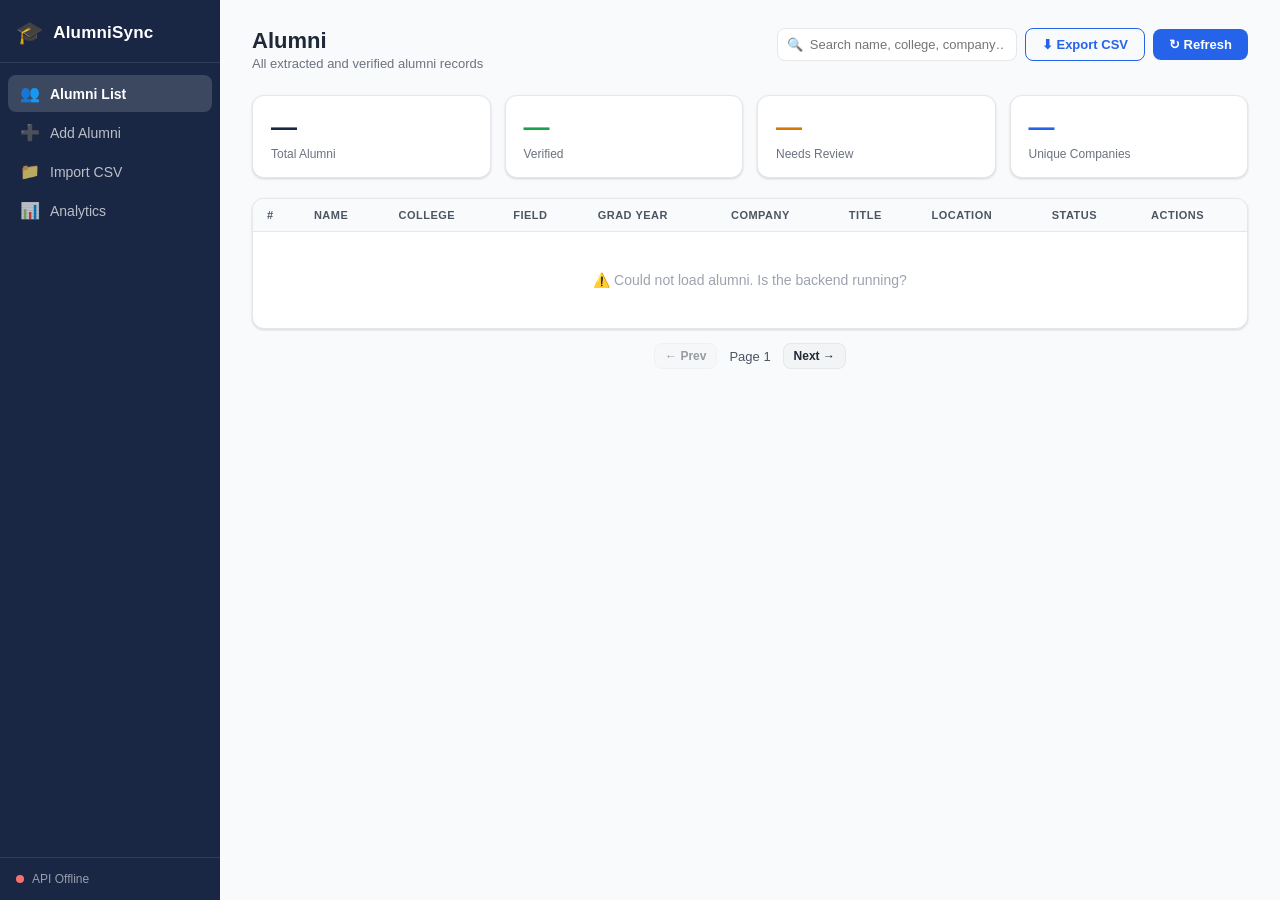
==== dashboard/index.html @ 59a77240 "Initial commit: AlumniSync project scaffold. Includes FastAPI backend, dashboard, browser extension," ====
<!DOCTYPE html>
<html lang="en">
<head>
  <meta charset="UTF-8" />
  <meta name="viewport" content="width=device-width, initial-scale=1.0" />
  <title>AlumniSync — Dashboard</title>
  <link rel="stylesheet" href="style.css" />
</head>
<body>

  <!-- ====================================================================
       SIDEBAR
  ===================================================================== -->
  <aside class="sidebar">
    <div class="sidebar-logo">
      <span class="logo-icon">🎓</span>
      <span class="logo-text">AlumniSync</span>
    </div>
    <nav class="sidebar-nav">
      <a href="#" class="nav-item active" data-section="alumni">
        <span class="nav-icon">👥</span> Alumni List
      </a>
      <a href="#" class="nav-item" data-section="add">
        <span class="nav-icon">➕</span> Add Alumni
      </a>
      <a href="#" class="nav-item" data-section="import">
        <span class="nav-icon">📁</span> Import CSV
      </a>
      <a href="#" class="nav-item" data-section="analytics">
        <span class="nav-icon">📊</span> Analytics
      </a>
    </nav>
    <div class="sidebar-footer">
      <div id="api-dot" class="api-dot dot-checking"></div>
      <span id="api-label">Connecting…</span>
    </div>
  </aside>

  <!-- ====================================================================
       MAIN CONTENT
  ===================================================================== -->
  <main class="main">

    <!-- ----------------------------------------------------------------
         SECTION: Alumni List
    ----------------------------------------------------------------- -->
    <section id="section-alumni" class="section active">
      <div class="section-header">
        <div>
          <h1 class="section-title">Alumni</h1>
          <p class="section-sub">All extracted and verified alumni records</p>
        </div>
        <div class="header-actions">
          <div class="search-wrap">
            <span class="search-icon">🔍</span>
            <input type="text" id="search-input" placeholder="Search name, college, company…" />
          </div>
          <button class="btn btn-outline" id="btn-export">⬇ Export CSV</button>
          <button class="btn btn-primary" id="btn-refresh">↻ Refresh</button>
        </div>
      </div>

      <!-- Stats row -->
      <div class="stats-row" id="stats-row">
        <div class="stat-card">
          <span class="stat-num" id="stat-total">—</span>
          <span class="stat-label">Total Alumni</span>
        </div>
        <div class="stat-card stat-green">
          <span class="stat-num" id="stat-verified">—</span>
          <span class="stat-label">Verified</span>
        </div>
        <div class="stat-card stat-amber">
          <span class="stat-num" id="stat-review">—</span>
          <span class="stat-label">Needs Review</span>
        </div>
        <div class="stat-card stat-blue">
          <span class="stat-num" id="stat-companies">—</span>
          <span class="stat-label">Unique Companies</span>
        </div>
      </div>

      <!-- Table -->
      <div class="table-wrap">
        <table class="alumni-table" id="alumni-table">
          <thead>
            <tr>
              <th>#</th>
              <th>Name</th>
              <th>College</th>
              <th>Field</th>
              <th>Grad Year</th>
              <th>Company</th>
              <th>Title</th>
              <th>Location</th>
              <th>Status</th>
              <th>Actions</th>
            </tr>
          </thead>
          <tbody id="alumni-tbody">
            <tr><td colspan="10" class="empty-msg">Loading…</td></tr>
          </tbody>
        </table>
      </div>

      <!-- Pagination -->
      <div class="pagination" id="pagination">
        <button class="btn btn-sm btn-secondary" id="btn-prev" disabled>← Prev</button>
        <span id="page-info">Page 1</span>
        <button class="btn btn-sm btn-secondary" id="btn-next">Next →</button>
      </div>
    </section>

    <!-- ----------------------------------------------------------------
         SECTION: Add Alumni
    ----------------------------------------------------------------- -->
    <section id="section-add" class="section">
      <div class="section-header">
        <div>
          <h1 class="section-title">Add Alumni</h1>
          <p class="section-sub">Manually enter an alumni record</p>
        </div>
      </div>

      <div class="form-card">
        <form id="add-form">
          <div class="form-grid">

            <div class="form-group full">
              <label>Full Name *</label>
              <input type="text" name="full_name" required placeholder="Rahul Patil" />
            </div>

            <div class="form-group">
              <label>College</label>
              <input type="text" name="college" placeholder="VIT Pune" />
            </div>

            <div class="form-group">
              <label>Field of Study</label>
              <input type="text" name="field_of_study" placeholder="Computer Engineering" />
            </div>

            <div class="form-group">
              <label>Degree</label>
              <input type="text" name="degree" placeholder="B.Tech" />
            </div>

            <div class="form-group">
              <label>Start Year</label>
              <input type="number" name="start_year" placeholder="2021" min="1950" max="2100" />
            </div>

            <div class="form-group">
              <label>Graduation Year</label>
              <input type="number" name="end_year" placeholder="2025" min="1950" max="2100" />
            </div>

            <div class="form-group">
              <label>Current Company</label>
              <input type="text" name="current_company" placeholder="Google" />
            </div>

            <div class="form-group">
              <label>Current Title</label>
              <input type="text" name="current_title" placeholder="Software Engineer" />
            </div>

            <div class="form-group">
              <label>Industry</label>
              <input type="text" name="current_industry" placeholder="Technology" />
            </div>

            <div class="form-group">
              <label>Location</label>
              <input type="text" name="location" placeholder="Bangalore" />
            </div>

            <div class="form-group full">
              <label>LinkedIn Profile URL</label>
              <input type="url" name="profile_url" placeholder="https://linkedin.com/in/username" />
            </div>

            <div class="form-group">
              <label class="checkbox-label">
                <input type="checkbox" name="currently_studying" />
                Currently Studying
              </label>
            </div>

          </div>

          <div id="add-result" class="alert hidden"></div>

          <div class="form-actions">
            <button type="reset" class="btn btn-secondary">Clear</button>
            <button type="submit" class="btn btn-primary">Save Alumni</button>
          </div>
        </form>
      </div>
    </section>

    <!-- ----------------------------------------------------------------
         SECTION: Import CSV
    ----------------------------------------------------------------- -->
    <section id="section-import" class="section">
      <div class="section-header">
        <div>
          <h1 class="section-title">Import CSV</h1>
          <p class="section-sub">Bulk import alumni from a CSV file</p>
        </div>
      </div>

      <div class="form-card">
        <div class="upload-zone" id="upload-zone">
          <div class="upload-icon">📂</div>
          <p class="upload-title">Drop your CSV file here</p>
          <p class="upload-sub">or click to browse</p>
          <input type="file" id="csv-file-input" accept=".csv" />
        </div>

        <div class="csv-info" id="csv-info"></div>

        <div class="csv-template">
          <p class="template-title">📋 Expected CSV columns:</p>
          <code>full_name, college, field_of_study, degree, start_year, end_year, current_company, current_title, location, profile_url, currently_studying</code>
          <a href="#" id="btn-download-template" class="template-link">Download Template</a>
        </div>

        <div id="import-result" class="hidden">
          <div class="import-summary" id="import-summary"></div>
          <div class="import-details" id="import-details"></div>
        </div>

        <div class="form-actions">
          <button class="btn btn-primary" id="btn-import" disabled>⬆ Upload & Import</button>
        </div>
      </div>
    </section>

    <!-- ----------------------------------------------------------------
         SECTION: Analytics
    ----------------------------------------------------------------- -->
    <section id="section-analytics" class="section">
      <div class="section-header">
        <div>
          <h1 class="section-title">Analytics</h1>
          <p class="section-sub">Overview of the alumni database</p>
        </div>
        <button class="btn btn-secondary" id="btn-analytics-refresh">↻ Refresh</button>
      </div>

      <div class="analytics-grid" id="analytics-grid">
        <div class="chart-card">
          <h3>Top Colleges</h3>
          <div id="chart-colleges" class="bar-chart"></div>
        </div>
        <div class="chart-card">
          <h3>Top Companies</h3>
          <div id="chart-companies" class="bar-chart"></div>
        </div>
        <div class="chart-card">
          <h3>Graduation Years</h3>
          <div id="chart-years" class="bar-chart"></div>
        </div>
        <div class="chart-card">
          <h3>Top Locations</h3>
          <div id="chart-locations" class="bar-chart"></div>
        </div>
      </div>
    </section>

  </main>

  <!-- ====================================================================
       DELETE CONFIRM MODAL
  ===================================================================== -->
  <div id="modal-overlay" class="modal-overlay hidden">
    <div class="modal">
      <h3>Delete Alumni</h3>
      <p id="modal-msg">Are you sure?</p>
      <div class="modal-actions">
        <button class="btn btn-secondary" id="modal-cancel">Cancel</button>
        <button class="btn btn-danger" id="modal-confirm">Delete</button>
      </div>
    </div>
  </div>

  <script src="app.js"></script>
</body>
</html>
---- dashboard/style.css ----
/* =========================================================================
   AlumniSync Dashboard — Styles
   ========================================================================= */

*, *::before, *::after { box-sizing: border-box; margin: 0; padding: 0; }

:root {
  --navy:    #1a2744;
  --navy-dk: #111b33;
  --blue:    #2563eb;
  --blue-lt: #eff6ff;
  --blue-dk: #1d4ed8;
  --green:   #16a34a;
  --green-lt:#f0fdf4;
  --amber:   #d97706;
  --amber-lt:#fffbeb;
  --red:     #dc2626;
  --red-lt:  #fef2f2;
  --gray-50: #f9fafb;
  --gray-100:#f3f4f6;
  --gray-200:#e5e7eb;
  --gray-300:#d1d5db;
  --gray-400:#9ca3af;
  --gray-500:#6b7280;
  --gray-600:#4b5563;
  --gray-700:#374151;
  --gray-800:#1f2937;
  --white:   #ffffff;
  --radius:  8px;
  --radius-lg:12px;
  --shadow:  0 1px 3px rgba(0,0,0,.1), 0 1px 2px rgba(0,0,0,.06);
  --shadow-md: 0 4px 6px rgba(0,0,0,.07), 0 2px 4px rgba(0,0,0,.05);
  --sidebar-w: 220px;
  --header-h: 64px;
}

body {
  font-family: -apple-system, BlinkMacSystemFont, "Segoe UI", Roboto, sans-serif;
  font-size: 14px;
  color: var(--gray-800);
  background: var(--gray-50);
  display: flex;
  min-height: 100vh;
}

/* ==========================================================================
   SIDEBAR
   ========================================================================== */

.sidebar {
  width: var(--sidebar-w);
  min-height: 100vh;
  background: var(--navy);
  color: var(--white);
  display: flex;
  flex-direction: column;
  flex-shrink: 0;
  position: fixed;
  top: 0; left: 0;
  z-index: 100;
}

.sidebar-logo {
  display: flex;
  align-items: center;
  gap: 10px;
  padding: 20px 16px 16px;
  font-weight: 800;
  font-size: 17px;
  letter-spacing: .2px;
  border-bottom: 1px solid rgba(255,255,255,.1);
}

.logo-icon { font-size: 22px; }

.sidebar-nav {
  display: flex;
  flex-direction: column;
  padding: 12px 8px;
  gap: 2px;
  flex: 1;
}

.nav-item {
  display: flex;
  align-items: center;
  gap: 10px;
  padding: 9px 12px;
  border-radius: var(--radius);
  color: rgba(255,255,255,.7);
  text-decoration: none;
  font-size: 14px;
  font-weight: 500;
  transition: background .15s, color .15s;
  cursor: pointer;
}

.nav-item:hover { background: rgba(255,255,255,.08); color: var(--white); }
.nav-item.active { background: rgba(255,255,255,.15); color: var(--white); font-weight: 600; }

.nav-icon { font-size: 16px; }

.sidebar-footer {
  display: flex;
  align-items: center;
  gap: 8px;
  padding: 14px 16px;
  border-top: 1px solid rgba(255,255,255,.1);
  font-size: 12px;
  color: rgba(255,255,255,.55);
}

/* API status dot */
.api-dot {
  width: 8px; height: 8px;
  border-radius: 50%;
  flex-shrink: 0;
}
.dot-checking { background: var(--gray-400); }
.dot-online   { background: #4ade80; }
.dot-offline  { background: #f87171; }

/* ==========================================================================
   MAIN
   ========================================================================== */

.main {
  margin-left: var(--sidebar-w);
  flex: 1;
  padding: 28px 32px;
  max-width: 1200px;
}

.section { display: none; }
.section.active { display: block; }

/* ==========================================================================
   SECTION HEADER
   ========================================================================== */

.section-header {
  display: flex;
  align-items: flex-start;
  justify-content: space-between;
  flex-wrap: wrap;
  gap: 16px;
  margin-bottom: 24px;
}

.section-title { font-size: 22px; font-weight: 800; color: var(--gray-800); }
.section-sub   { font-size: 13px; color: var(--gray-500); margin-top: 2px; }

.header-actions {
  display: flex;
  align-items: center;
  gap: 8px;
  flex-wrap: wrap;
}

/* Search */
.search-wrap {
  position: relative;
  display: flex;
  align-items: center;
}

.search-icon {
  position: absolute;
  left: 10px;
  font-size: 13px;
  pointer-events: none;
}

.search-wrap input {
  padding: 8px 12px 8px 32px;
  border: 1px solid var(--gray-200);
  border-radius: var(--radius);
  font-size: 13px;
  width: 240px;
  background: var(--white);
  outline: none;
  transition: border-color .15s, box-shadow .15s;
}

.search-wrap input:focus {
  border-color: var(--blue);
  box-shadow: 0 0 0 3px rgba(37,99,235,.1);
}

/* ==========================================================================
   STATS ROW
   ========================================================================== */

.stats-row {
  display: grid;
  grid-template-columns: repeat(4, 1fr);
  gap: 14px;
  margin-bottom: 20px;
}

.stat-card {
  background: var(--white);
  border: 1px solid var(--gray-200);
  border-radius: var(--radius-lg);
  padding: 16px 18px;
  display: flex;
  flex-direction: column;
  gap: 4px;
  box-shadow: var(--shadow);
}

.stat-num   { font-size: 26px; font-weight: 800; color: var(--navy); }
.stat-label { font-size: 12px; color: var(--gray-500); font-weight: 500; }

.stat-green .stat-num { color: var(--green); }
.stat-amber .stat-num { color: var(--amber); }
.stat-blue  .stat-num { color: var(--blue);  }

/* ==========================================================================
   TABLE
   ========================================================================== */

.table-wrap {
  background: var(--white);
  border: 1px solid var(--gray-200);
  border-radius: var(--radius-lg);
  box-shadow: var(--shadow);
  overflow: auto;
}

.alumni-table {
  width: 100%;
  border-collapse: collapse;
  font-size: 13px;
}

.alumni-table th {
  background: var(--gray-50);
  color: var(--gray-600);
  font-size: 11px;
  font-weight: 700;
  text-transform: uppercase;
  letter-spacing: .5px;
  padding: 10px 14px;
  text-align: left;
  border-bottom: 1px solid var(--gray-200);
  white-space: nowrap;
}

.alumni-table td {
  padding: 11px 14px;
  border-bottom: 1px solid var(--gray-100);
  vertical-align: middle;
  max-width: 180px;
  overflow: hidden;
  text-overflow: ellipsis;
  white-space: nowrap;
}

.alumni-table tr:last-child td { border-bottom: none; }
.alumni-table tbody tr:hover { background: var(--gray-50); }

.empty-msg {
  text-align: center;
  color: var(--gray-400);
  padding: 40px !important;
  font-size: 14px;
}

/* Name link */
.alumni-name { font-weight: 600; color: var(--gray-800); text-decoration: none; }
.alumni-name:hover { color: var(--blue); text-decoration: underline; }

/* Status badge */
.badge {
  display: inline-block;
  padding: 2px 8px;
  border-radius: 12px;
  font-size: 11px;
  font-weight: 600;
  white-space: nowrap;
}

.badge-verified    { background: var(--green-lt); color: var(--green); }
.badge-review      { background: var(--amber-lt); color: var(--amber); }
.badge-pending     { background: var(--blue-lt);  color: var(--blue);  }
.badge-default     { background: var(--gray-100); color: var(--gray-600); }

/* Action buttons in table */
.action-btn {
  background: none;
  border: none;
  cursor: pointer;
  padding: 4px 6px;
  border-radius: 4px;
  font-size: 14px;
  line-height: 1;
  transition: background .12s;
}
.action-btn:hover { background: var(--gray-100); }

/* Pagination */
.pagination {
  display: flex;
  align-items: center;
  justify-content: center;
  gap: 12px;
  padding: 14px 0 0;
  font-size: 13px;
  color: var(--gray-600);
}

/* ==========================================================================
   BUTTONS
   ========================================================================== */

.btn {
  display: inline-flex;
  align-items: center;
  gap: 6px;
  padding: 8px 16px;
  border-radius: var(--radius);
  font-size: 13px;
  font-weight: 600;
  cursor: pointer;
  border: none;
  text-decoration: none;
  transition: background .15s, opacity .15s, border-color .15s;
  white-space: nowrap;
}

.btn:disabled { opacity: .45; cursor: not-allowed; }

.btn-primary   { background: var(--blue);       color: var(--white); }
.btn-primary:hover:not(:disabled)   { background: var(--blue-dk); }

.btn-secondary { background: var(--gray-100); color: var(--gray-800); border: 1px solid var(--gray-200); }
.btn-secondary:hover:not(:disabled) { background: var(--gray-200); }

.btn-outline   { background: transparent; color: var(--blue); border: 1px solid var(--blue); }
.btn-outline:hover:not(:disabled)   { background: var(--blue-lt); }

.btn-danger    { background: var(--red); color: var(--white); }
.btn-danger:hover:not(:disabled)    { background: #b91c1c; }

.btn-sm { padding: 5px 10px; font-size: 12px; }

/* ==========================================================================
   FORM CARD
   ========================================================================== */

.form-card {
  background: var(--white);
  border: 1px solid var(--gray-200);
  border-radius: var(--radius-lg);
  padding: 24px;
  box-shadow: var(--shadow);
  max-width: 760px;
}

.form-grid {
  display: grid;
  grid-template-columns: 1fr 1fr;
  gap: 16px;
  margin-bottom: 20px;
}

.form-group { display: flex; flex-direction: column; gap: 5px; }
.form-group.full { grid-column: 1 / -1; }

.form-group label {
  font-size: 12px;
  font-weight: 600;
  color: var(--gray-600);
  text-transform: uppercase;
  letter-spacing: .4px;
}

.form-group input,
.form-group select,
.form-group textarea {
  padding: 8px 10px;
  border: 1px solid var(--gray-300);
  border-radius: var(--radius);
  font-size: 13px;
  outline: none;
  transition: border-color .15s, box-shadow .15s;
  background: var(--white);
}

.form-group input:focus,
.form-group select:focus {
  border-color: var(--blue);
  box-shadow: 0 0 0 3px rgba(37,99,235,.1);
}

.checkbox-label {
  display: flex !important;
  flex-direction: row !important;
  align-items: center;
  gap: 8px;
  cursor: pointer;
  font-size: 13px !important;
  text-transform: none !important;
  letter-spacing: 0 !important;
  font-weight: 500 !important;
}

.form-actions {
  display: flex;
  justify-content: flex-end;
  gap: 10px;
  margin-top: 4px;
}

/* ==========================================================================
   ALERTS
   ========================================================================== */

.alert {
  padding: 12px 14px;
  border-radius: var(--radius);
  font-size: 13px;
  margin-bottom: 16px;
  border-left: 4px solid;
}

.alert-success { background: var(--green-lt); color: var(--green); border-color: var(--green); }
.alert-error   { background: var(--red-lt);   color: var(--red);   border-color: var(--red);  }
.alert-warning { background: var(--amber-lt); color: var(--amber); border-color: var(--amber); }
.alert-info    { background: var(--blue-lt);  color: var(--blue);  border-color: var(--blue); }

/* ==========================================================================
   CSV UPLOAD ZONE
   ========================================================================== */

.upload-zone {
  border: 2px dashed var(--gray-300);
  border-radius: var(--radius-lg);
  padding: 40px 20px;
  text-align: center;
  cursor: pointer;
  transition: border-color .2s, background .2s;
  margin-bottom: 20px;
  position: relative;
}

.upload-zone:hover, .upload-zone.dragover {
  border-color: var(--blue);
  background: var(--blue-lt);
}

.upload-zone input[type="file"] {
  position: absolute; inset: 0;
  opacity: 0; cursor: pointer;
  width: 100%; height: 100%;
}

.upload-icon  { font-size: 40px; margin-bottom: 8px; }
.upload-title { font-weight: 700; font-size: 15px; margin-bottom: 4px; }
.upload-sub   { color: var(--gray-500); font-size: 13px; }

.csv-info {
  font-size: 13px;
  color: var(--gray-600);
  margin-bottom: 12px;
  min-height: 20px;
}

.csv-template {
  background: var(--gray-50);
  border: 1px solid var(--gray-200);
  border-radius: var(--radius);
  padding: 12px 14px;
  margin-bottom: 20px;
}

.template-title {
  font-size: 12px;
  font-weight: 600;
  color: var(--gray-600);
  margin-bottom: 6px;
}

.csv-template code {
  display: block;
  font-size: 11px;
  color: var(--gray-500);
  word-break: break-all;
  margin-bottom: 6px;
  font-family: "Consolas", "Courier New", monospace;
}

.template-link {
  font-size: 12px;
  color: var(--blue);
  text-decoration: none;
}

.template-link:hover { text-decoration: underline; }

/* Import result */
.import-summary {
  display: grid;
  grid-template-columns: repeat(5, 1fr);
  gap: 10px;
  margin-bottom: 14px;
}

.summary-item {
  background: var(--white);
  border: 1px solid var(--gray-200);
  border-radius: var(--radius);
  padding: 10px 12px;
  text-align: center;
}

.summary-num   { font-size: 22px; font-weight: 800; }
.summary-label { font-size: 11px; color: var(--gray-500); margin-top: 2px; }

/* ==========================================================================
   ANALYTICS
   ========================================================================== */

.analytics-grid {
  display: grid;
  grid-template-columns: 1fr 1fr;
  gap: 20px;
}

.chart-card {
  background: var(--white);
  border: 1px solid var(--gray-200);
  border-radius: var(--radius-lg);
  padding: 20px 22px;
  box-shadow: var(--shadow);
}

.chart-card h3 {
  font-size: 14px;
  font-weight: 700;
  color: var(--gray-700);
  margin-bottom: 16px;
}

.bar-chart { display: flex; flex-direction: column; gap: 10px; }

.bar-row {
  display: flex;
  align-items: center;
  gap: 10px;
  font-size: 12px;
}

.bar-label {
  width: 130px;
  flex-shrink: 0;
  white-space: nowrap;
  overflow: hidden;
  text-overflow: ellipsis;
  color: var(--gray-700);
}

.bar-track {
  flex: 1;
  height: 8px;
  background: var(--gray-100);
  border-radius: 4px;
  overflow: hidden;
}

.bar-fill {
  height: 100%;
  background: var(--blue);
  border-radius: 4px;
  transition: width .4s ease;
}

.bar-count {
  width: 28px;
  text-align: right;
  color: var(--gray-500);
  font-weight: 600;
}

/* ==========================================================================
   MODAL
   ========================================================================== */

.modal-overlay {
  position: fixed; inset: 0;
  background: rgba(0,0,0,.45);
  display: flex;
  align-items: center;
  justify-content: center;
  z-index: 999;
}

.modal {
  background: var(--white);
  border-radius: var(--radius-lg);
  padding: 28px 32px;
  max-width: 400px;
  width: 90%;
  box-shadow: var(--shadow-md);
}

.modal h3 {
  font-size: 17px;
  font-weight: 800;
  margin-bottom: 10px;
  color: var(--gray-800);
}

.modal p {
  font-size: 14px;
  color: var(--gray-600);
  margin-bottom: 20px;
}

.modal-actions {
  display: flex;
  justify-content: flex-end;
  gap: 10px;
}

/* ==========================================================================
   UTILITIES
   ========================================================================== */

.hidden { display: none !important; }

/* Responsive tweaks */
@media (max-width: 900px) {
  .stats-row     { grid-template-columns: repeat(2, 1fr); }
  .analytics-grid{ grid-template-columns: 1fr; }
  .form-grid     { grid-template-columns: 1fr; }
  .import-summary{ grid-template-columns: repeat(3, 1fr); }
}
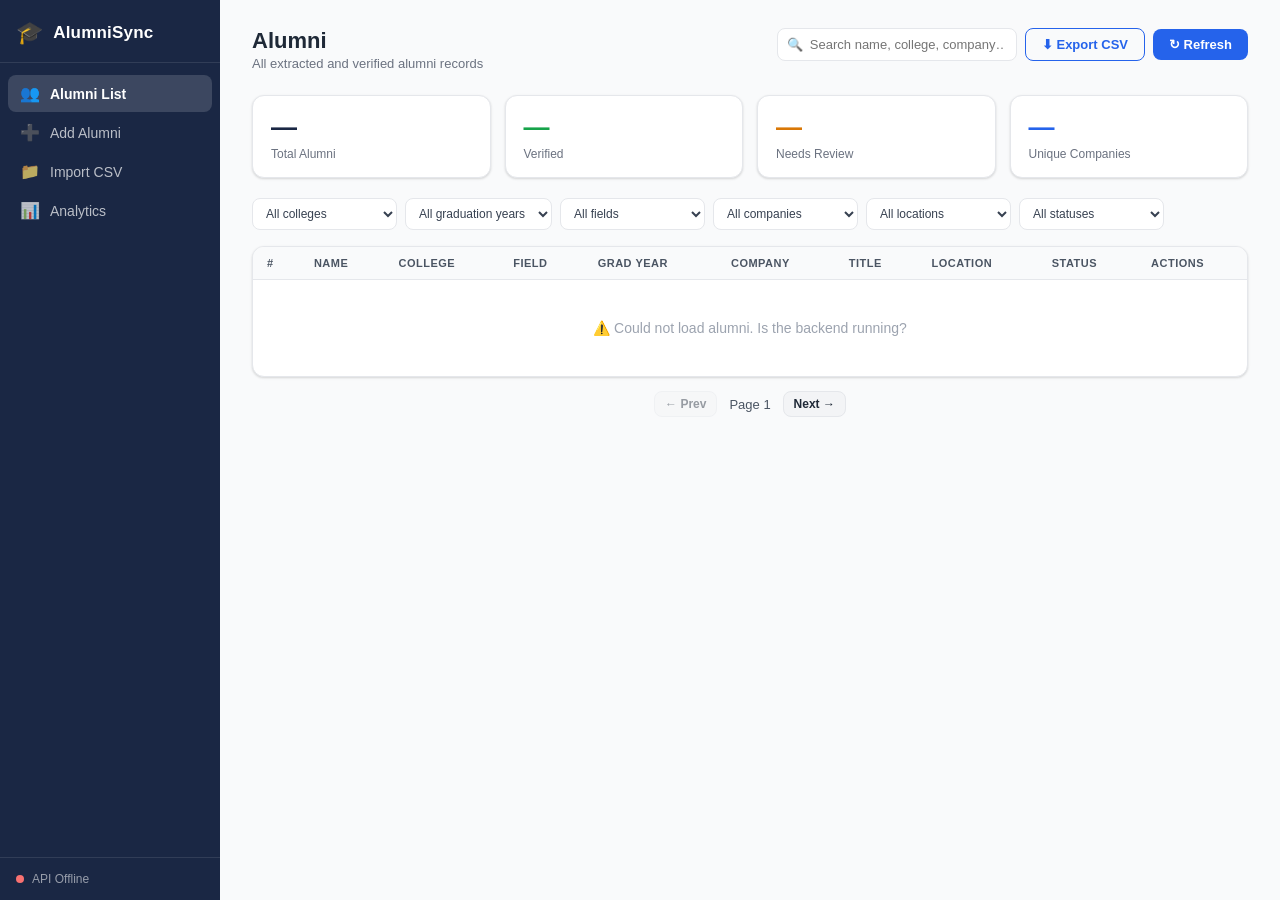
==== commit dba0699d: "Complete AlumniSync Phase 4 implementation" ====
--- a/dashboard/index.html
+++ b/dashboard/index.html
@@ -80,6 +80,15 @@
         </div>
       </div>
 
+      <div class="filter-bar" aria-label="Alumni filters">
+        <select id="filter-college"><option value="">All colleges</option></select>
+        <select id="filter-year"><option value="">All graduation years</option></select>
+        <select id="filter-field"><option value="">All fields</option></select>
+        <select id="filter-company"><option value="">All companies</option></select>
+        <select id="filter-location"><option value="">All locations</option></select>
+        <select id="filter-status"><option value="">All statuses</option></select>
+      </div>
+
       <!-- Table -->
       <div class="table-wrap">
         <table class="alumni-table" id="alumni-table">
@@ -117,6 +126,14 @@
     <section id="section-add" class="section">
       <div class="section-header">
         <div>
+          <div class="filter-bar" aria-label="Alumni filters">
+            <select id="filter-college"><option value="">All colleges</option></select>
+            <select id="filter-year"><option value="">All graduation years</option></select>
+            <select id="filter-field"><option value="">All fields</option></select>
+            <select id="filter-company"><option value="">All companies</option></select>
+            <select id="filter-location"><option value="">All locations</option></select>
+            <select id="filter-status"><option value="">All statuses</option></select>
+          </div>
           <h1 class="section-title">Add Alumni</h1>
           <p class="section-sub">Manually enter an alumni record</p>
         </div>
@@ -286,6 +303,13 @@
     </div>
   </div>
 
+  <div id="detail-overlay" class="modal-overlay hidden">
+    <div class="modal detail-modal">
+      <button class="modal-close" id="detail-close" title="Close details">×</button>
+      <div id="detail-content"></div>
+    </div>
+  </div>
+
   <script src="app.js"></script>
 </body>
 </html>
--- a/dashboard/style.css
+++ b/dashboard/style.css
@@ -216,6 +216,23 @@
 .stat-amber .stat-num { color: var(--amber); }
 .stat-blue  .stat-num { color: var(--blue);  }
 
+.filter-bar {
+  display: flex;
+  flex-wrap: wrap;
+  gap: 8px;
+  margin: 0 0 16px;
+}
+
+.filter-bar select {
+  min-width: 145px;
+  padding: 7px 9px;
+  border: 1px solid var(--gray-200);
+  border-radius: var(--radius);
+  background: var(--white);
+  color: var(--gray-700);
+  font-size: 12px;
+}
+
 /* ==========================================================================
    TABLE
    ========================================================================== */
@@ -618,6 +635,31 @@
   margin-bottom: 20px;
 }
 
+.detail-modal {
+  position: relative;
+  max-width: 620px;
+  max-height: 85vh;
+  overflow-y: auto;
+}
+
+.modal-close {
+  position: absolute;
+  top: 12px;
+  right: 14px;
+  border: 0;
+  background: transparent;
+  color: var(--gray-500);
+  font-size: 24px;
+  cursor: pointer;
+}
+
+.detail-modal h2 { margin-bottom: 4px; color: var(--gray-800); }
+.detail-location { margin-bottom: 10px !important; }
+.detail-status { display: flex; align-items: center; gap: 8px; margin-bottom: 18px; }
+.detail-section { border-top: 1px solid var(--gray-200); padding: 14px 0 2px; }
+.detail-section h3 { font-size: 12px; text-transform: uppercase; letter-spacing: .5px; color: var(--gray-600); margin-bottom: 8px; }
+.detail-section p { margin-bottom: 6px; font-size: 13px; }
+
 .modal-actions {
   display: flex;
   justify-content: flex-end;
